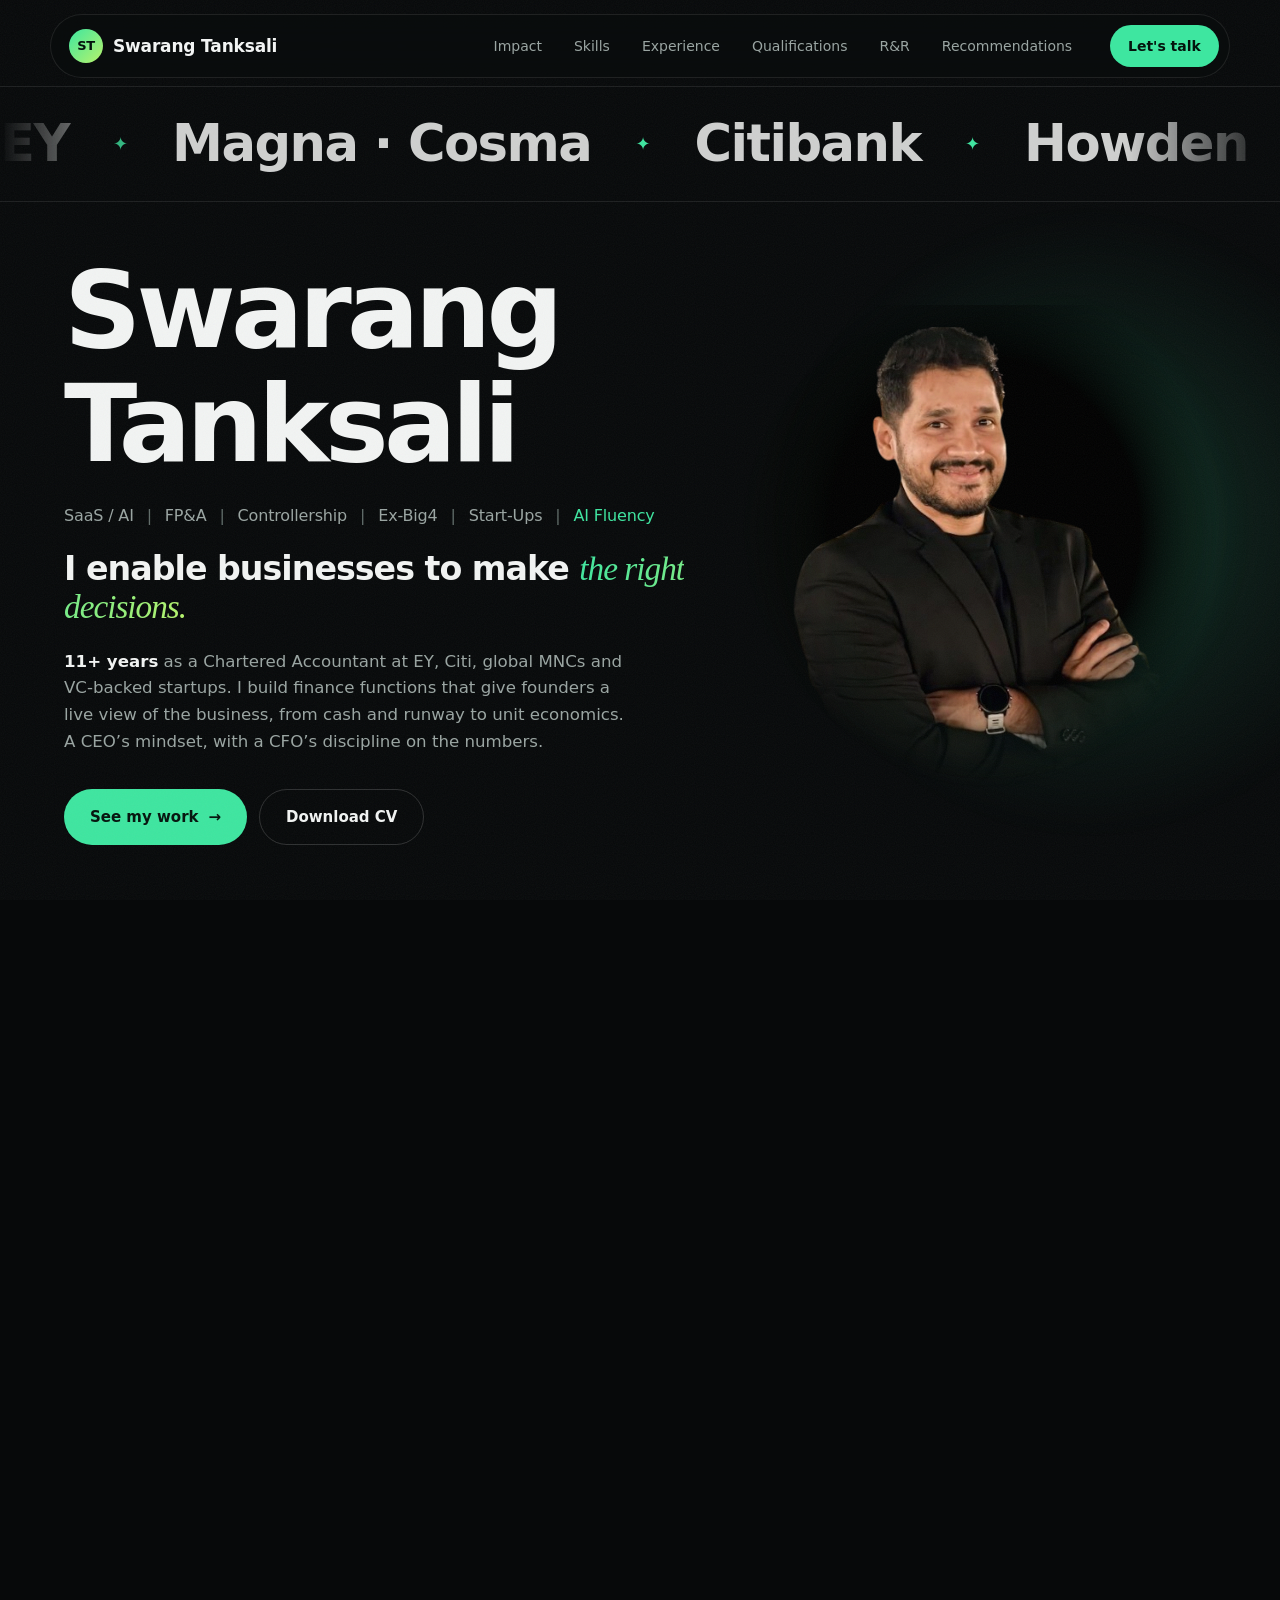
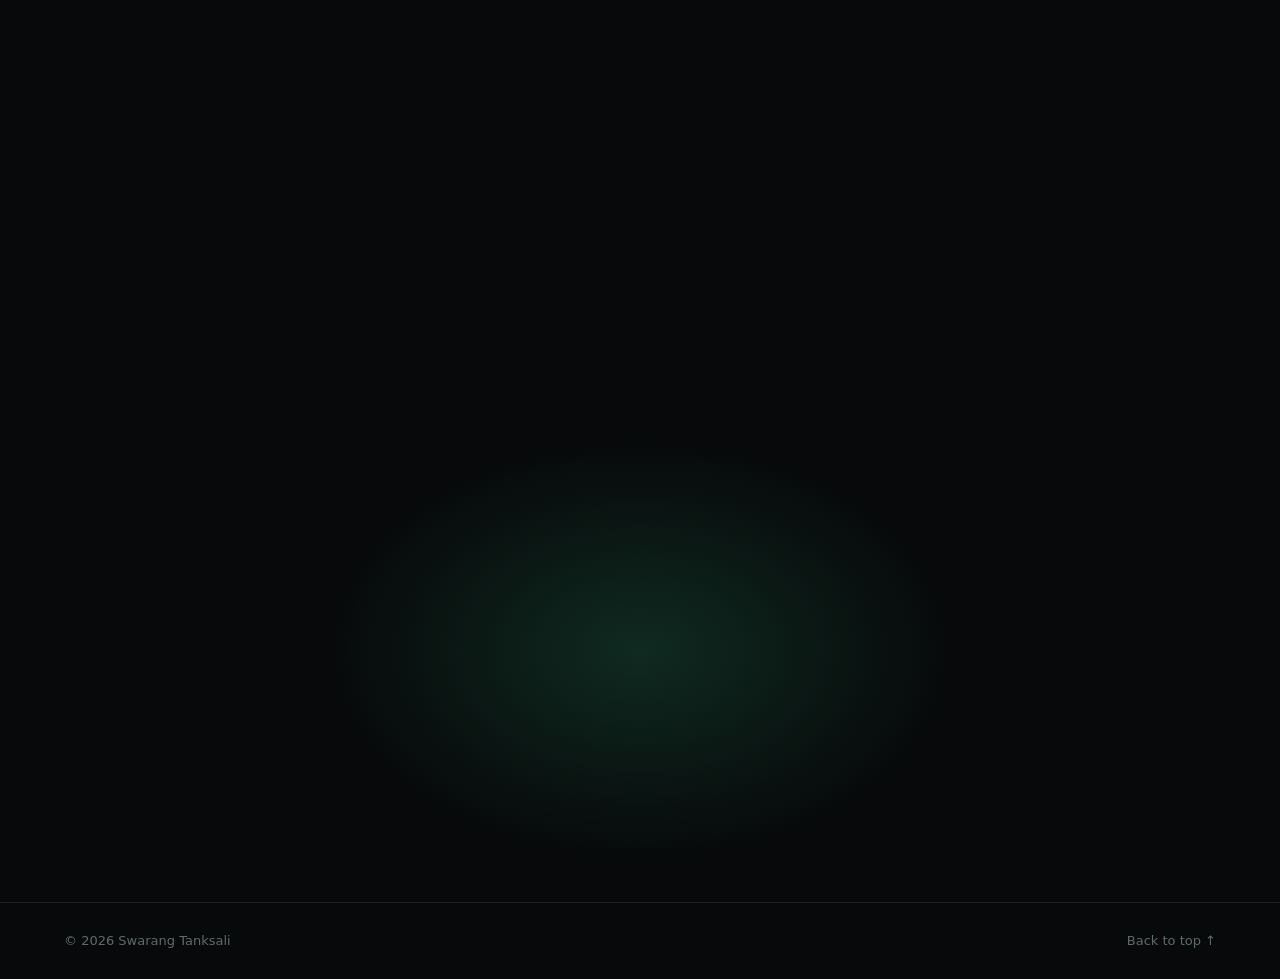
==== index.html @ 33f19e0a "Add personal portfolio site Static HTML/CSS/JS with no build step, no dependencies and a strict CSP." ====
<!doctype html>
<html lang="en">
<head>
  <meta charset="utf-8">
  <meta name="viewport" content="width=device-width, initial-scale=1">
  <meta http-equiv="Content-Security-Policy" content="default-src 'self'; img-src 'self' data:; style-src 'self'; script-src 'self'; font-src 'self'; connect-src 'none'; object-src 'none'; base-uri 'self'; form-action 'none'">
  <meta name="referrer" content="strict-origin-when-cross-origin">
  <title>Swarang Tanksali · Finance Controller, FP&amp;A</title>
  <meta name="description" content="Chartered Accountant with 11+ years across EY, Citi, global MNCs and VC-backed startups. FP&A, controllership and finance teams that run on AI.">
  <meta property="og:title" content="Swarang Tanksali · Finance Controller, FP&amp;A">
  <meta property="og:description" content="I turn numbers into decisions. Chartered Accountant · Ex-EY · FP&amp;A · Controllership · AI_Native.">
  <meta property="og:type" content="website">
  <meta name="theme-color" content="#07090a">
  <link rel="icon" href="assets/favicon.svg" type="image/svg+xml">
  <link rel="stylesheet" href="css/styles.css?v=25">
</head>
<body>
  <div class="cursor" aria-hidden="true"><span class="cursor__dot"></span></div>
  <div class="progress" aria-hidden="true"><span id="progressBar"></span></div>


  <header class="nav" id="nav">
    <a href="#top" class="nav__logo" aria-label="Swarang Tanksali, back to top">
      <span class="mono">ST</span><span class="nav__name">Swarang Tanksali</span>
    </a>
    <nav class="nav__links" aria-label="Primary">
      <a href="#impact">Impact</a>
      <a href="#skills">Skills</a>
      <a href="#experience">Experience</a>
      <a href="#education">Qualifications</a>
      <a href="#rnr">R&amp;R</a>
      <a href="#voices">Recommendations</a>
    </nav>
    <a href="#contact" class="btn btn--small magnetic">Let's talk</a>
    <button class="nav__burger" id="burger" aria-label="Open menu" aria-expanded="false" aria-controls="mobileMenu"><span></span><span></span></button>
  </header>

  <div class="mobile-menu" id="mobileMenu" hidden>
    <a href="#impact">Impact</a>
    <a href="#skills">Skills</a>
    <a href="#experience">Experience</a>
    <a href="#education">Qualifications</a>
    <a href="#rnr">R&amp;R</a>
    <a href="#voices">Recommendations</a>
    <a href="#contact">Contact</a>
  </div>

  <main id="top">
    <!-- MARQUEE -->
    <section class="marquee" aria-label="Where I've worked">
      <div class="marquee__track">
        <div class="marquee__row">
          <span>EY</span><i>✦</i><span>Magna · Cosma</span><i>✦</i><span>Citibank</span><i>✦</i><span>Howden</span><i>✦</i><span>iMocha</span><i>✦</i><span>Snaptrude</span><i>✦</i>
          <span aria-hidden="true">EY</span><i>✦</i><span aria-hidden="true">Magna · Cosma</span><i>✦</i><span aria-hidden="true">Citibank</span><i>✦</i><span aria-hidden="true">Howden</span><i>✦</i><span aria-hidden="true">iMocha</span><i>✦</i><span aria-hidden="true">Snaptrude</span><i>✦</i>
        </div>
      </div>
    </section>

    <!-- HERO -->
    <section class="hero" id="hero">
      <canvas class="hero__canvas" id="heroCanvas" aria-hidden="true"></canvas>
      <div class="hero__glow" aria-hidden="true"></div>

      <div class="hero__content">
        <h1 class="hero__title">
          <span class="line"><span class="word">Swarang</span></span>
          <span class="line"><span class="word">Tanksali</span></span>
        </h1>
        <p class="hero__role reveal">SaaS / AI <i>|</i> FP&amp;A <i>|</i> Controllership <i>|</i> Ex-Big4 <i>|</i> Start-Ups <i>|</i> <span class="tag-ai">AI Fluency</span></p>
        <p class="hero__tagline reveal">I enable businesses to make <em>the right decisions.</em></p>
        <p class="hero__sub reveal">
          <strong>11+ years</strong> as a Chartered Accountant at EY, Citi, global MNCs and VC-backed startups.
          I build finance functions that give founders a live view of the business, from cash and runway to unit economics.
          A CEO’s mindset, with a CFO’s discipline on the numbers.
        </p>
        <div class="hero__ctas reveal">
          <a href="#impact" class="btn magnetic">See my work <span class="arrow">→</span></a>
          <a href="assets/Swarang-Tanksali-CV.pdf" class="btn btn--ghost magnetic" download>Download CV</a>
        </div>
      </div>

      <div class="hero__visual" id="heroVisual">
        <div class="portrait" id="portrait">
          <div class="portrait__ring" aria-hidden="true"></div>
          <img src="assets/swarang.png" alt="Portrait of Swarang Tanksali" width="538" height="576" fetchpriority="high">
        </div>
      </div>
    </section>

    <!-- IMPACT -->
    <section class="section" id="impact">
      <div class="section__head">
        <p class="kicker reveal">Outcomes achieved</p>
        <h2 class="reveal">What I've <em>delivered.</em></h2>
      </div>

      <div class="stats">
        <article class="stat spot reveal">
          <div class="stat__num"><span class="pre">$</span><span class="count" data-to="1" data-decimals="0">0</span><span class="suf">Mn+</span></div>
          <div class="stat__label">Annual tax savings from a legal-entity merger I ideated and delivered</div>
        </article>
        <article class="stat spot reveal">
          <div class="stat__num"><span class="pre">$</span><span class="count" data-to="0.6" data-decimals="1">0</span><span class="suf">Mn+</span></div>
          <div class="stat__label">Costs cut across three companies: vendors, tools and structure</div>
        </article>
        <article class="stat spot reveal">
          <div class="stat__num"><span class="count" data-to="4" data-decimals="0">0</span><span class="suf">×</span></div>
          <div class="stat__label">Revenue growth on a P&amp;L I co-owned, from $4Mn to $15Mn</div>
        </article>
        <article class="stat spot reveal">
          <div class="stat__num"><span class="pre">$</span><span class="count" data-to="50" data-decimals="0">0</span><span class="suf">Mn+</span></div>
          <div class="stat__label">Deals I worked on with sales: pricing, margins and terms</div>
        </article>
        <article class="stat spot reveal">
          <div class="stat__num"><span class="count" data-to="100" data-decimals="0">0</span><span class="suf">+ hrs</span></div>
          <div class="stat__label">Saved every month by streamlining 6+ finance workflows with automation and AI</div>
        </article>
        <article class="stat spot reveal">
          <div class="stat__num"><span class="count" data-to="40" data-decimals="0">0</span><span class="suf"> days</span></div>
          <div class="stat__label">Faster collections: receivable days cut from 110+ to 70</div>
        </article>
      </div>

      <!-- Before / After -->
      <div class="ba reveal" id="ba">
        <div class="ba__head">
          <div>
            <h3>Before and after</h3>
            <p>Flip the switch.</p>
          </div>
          <div class="toggle" role="radiogroup" aria-label="Show before or after">
            <button role="radio" aria-checked="true" data-state="before" class="toggle__opt is-on">Before</button>
            <button role="radio" aria-checked="false" data-state="after" class="toggle__opt">After</button>
            <span class="toggle__pill" aria-hidden="true"></span>
          </div>
        </div>
        <ul class="ba__rows">
          <li class="ba__row" data-before="100" data-after="38" data-lb="None / T+8" data-la="T+3">
            <span class="ba__name">Monthly Business Reviews <small>Howden / iMocha / Snaptrude</small></span><span class="ba__track"><span class="ba__bar"></span></span><span class="ba__val">None / T+8</span>
          </li>
          <li class="ba__row" data-before="100" data-after="22" data-lb="Fragmented, Manual" data-la="Streamlined, Automated">
            <span class="ba__name">Processes &amp; Workflows <small>Snaptrude</small></span><span class="ba__track"><span class="ba__bar"></span></span><span class="ba__val">Fragmented, Manual</span>
          </li>
          <li class="ba__row" data-before="100" data-after="23" data-lb="T+13" data-la="T+3">
            <span class="ba__name">MIS &amp; Month-End Close <small>Snaptrude</small></span><span class="ba__track"><span class="ba__bar"></span></span><span class="ba__val">T+13</span>
          </li>
          <li class="ba__row" data-before="100" data-after="64" data-lb="110+ days" data-la="70 days">
            <span class="ba__name">Receivable Days <small>iMocha</small></span><span class="ba__track"><span class="ba__bar"></span></span><span class="ba__val">110+ days</span>
          </li>
          <li class="ba__row" data-before="27" data-after="100" data-lb="$4Mn" data-la="$15Mn">
            <span class="ba__name">BU Revenue <small>Howden</small></span><span class="ba__track"><span class="ba__bar"></span></span><span class="ba__val">$4Mn</span>
          </li>
          <li class="ba__row" data-before="100" data-after="20" data-lb="~25" data-la="&lt;5">
            <span class="ba__name">SOX Deficiencies <small>Howden</small></span><span class="ba__track"><span class="ba__bar"></span></span><span class="ba__val">~25</span>
          </li>
        </ul>
      </div>
    </section>

    <!-- CORE COMPETENCIES -->
    <section class="section" id="skills">
      <div class="section__head">
        <p class="kicker reveal">Core competencies</p>
        <h2 class="reveal">What I <em>own.</em></h2>
        <p class="lead reveal">The full spectrum, from controllership to strategic FP&amp;A.</p>
      </div>
      <ul class="skills">
        <li class="skill spot reveal"><h3>Controllership</h3><p><span>MIS</span><span>Audits</span><span>Internal Controls</span></p></li>
        <li class="skill spot reveal"><h3>AOP, Forecasts &amp; Financial Modelling</h3><p><span>3-Year Plans</span><span>Rolling Forecasts</span><span>Scenario Analysis</span><span>Variance Analysis</span></p></li>
        <li class="skill spot reveal"><h3>Board &amp; Investor Reporting</h3><p><span>Investor MIS</span><span>SaaS KPI Reporting</span><span>Unit Economics</span></p></li>
        <li class="skill spot reveal"><h3>Commercial &amp; Business Finance</h3><p><span>Pricing</span><span>Deal Margins</span><span>RevOps</span><span>P&amp;L Ownership</span></p></li>
        <li class="skill spot reveal"><h3>Treasury &amp; Working Capital</h3><p><span>13-Week Cash Flow</span><span>Runway Management</span><span>DSO Reduction</span><span>Payment Automation</span><span>Investment Strategies</span></p></li>
        <li class="skill spot reveal"><h3>FinOps &amp; Compliances</h3><p><span>AP</span><span>AR</span><span>Payroll</span><span>Month-End Close</span><span>Compliances (US &amp; India)</span></p></li>
        <li class="skill spot reveal"><h3>Cost Savings &amp; Optimization</h3><p><span>Vendor Renegotiation</span><span>Entity Restructuring</span><span>COGS Optimization (AWS)</span><span>AI Cost Management</span></p></li>
        <li class="skill spot reveal"><h3>AI-Native Process Automation</h3><p><span>Power BI</span><span>Claude in Excel Automations (Power Query)</span></p></li>
        <li class="skill spot reveal"><h3>Due Diligence &amp; Fundraise</h3><p><span>Data Room</span><span>Investor Pipeline</span><span>Deck Preparation</span></p></li>
      </ul>
    </section>

    <!-- WORK EXPERIENCE (timeline) -->
    <section class="section" id="experience">
      <div class="section__head">
        <p class="kicker reveal">Work experience</p>
        <h2 class="reveal">Career at a <em>glance.</em></h2>
      </div>

      <div class="tl reveal" id="tl">
        <div class="tl__scroll" id="tlScroll">
          <div class="tl__chart">
            <div class="tl__grid" id="tlGrid" aria-hidden="true"></div>
            <div class="tl__rail" role="tablist" aria-label="Career timeline">
              <button class="tl__item tl__item--up" role="tab" id="tab-ey" aria-controls="panel-ey" aria-selected="false" tabindex="-1" data-from="2010-08" data-to="2014-12"><span class="tl__seg"></span><span class="tl__label"><b>EY</b><small>Audit · 2010–14</small><em class="tl__scale">$10–100Mn+ clients</em></span></button>
              <button class="tl__item tl__item--down" role="tab" id="tab-magna" aria-controls="panel-magna" aria-selected="false" tabindex="-1" data-from="2015-01" data-to="2017-05"><span class="tl__seg"></span><span class="tl__label"><b>Magna</b><small>Finance Analyst · 2015–16</small><em class="tl__scale">$50Mn · 4 plants</em></span></button>
              <button class="tl__item tl__item--up" role="tab" id="tab-citi" aria-controls="panel-citi" aria-selected="false" tabindex="-1" data-from="2017-06" data-to="2020-02"><span class="tl__seg"></span><span class="tl__label"><b>Citi</b><small>FP&amp;A · 2017–20</small><em class="tl__scale">$750Mn P&amp;L</em></span></button>
              <button class="tl__item tl__item--down" role="tab" id="tab-howden" aria-controls="panel-howden" aria-selected="false" tabindex="-1" data-from="2020-03" data-to="2023-03"><span class="tl__seg"></span><span class="tl__label"><b>Howden</b><small>Controller · 2020–23</small><em class="tl__scale">1→10 · $4→15Mn</em></span></button>
              <button class="tl__item tl__item--up" role="tab" id="tab-imocha" aria-controls="panel-imocha" aria-selected="false" tabindex="-1" data-from="2023-03" data-to="2024-08"><span class="tl__seg"></span><span class="tl__label"><b>iMocha</b><small>Assoc. Director · 2023–24</small><em class="tl__scale">1→10 · sub-$15Mn</em></span></button>
              <button class="tl__item tl__item--down tl__item--now is-on" role="tab" id="tab-snaptrude" aria-controls="panel-snaptrude" aria-selected="true" tabindex="0" data-from="2024-08" data-to="now"><span class="tl__seg"></span><span class="tl__label"><b>Snaptrude</b><small>Controller · now</small><em class="tl__scale">0→1 · sub-$5Mn</em></span></button>
            </div>
            <div class="tl__axis" id="tlAxis" aria-hidden="true"></div>
          </div>
        </div>
        <p class="tl__hint">← Swipe for earlier roles</p>

        <div class="tl__panels">
          <article class="panel" role="tabpanel" id="panel-snaptrude" aria-labelledby="tab-snaptrude">
            <header>
              <h3>Snaptrude</h3>
              <p class="panel__role">Finance Controller</p>
              <p class="panel__meta">Aug 2024 – now · VC-backed SaaS, India &amp; US · reporting to the Founder &amp; CEO</p>
              <p class="panel__scale"><b>Scale</b> Stage 0→1 · sub-$5Mn revenue</p>
            </header>
            <div class="panel__body">
            <ul>
              <li>Help the founder track and monitor every core business KPI: <strong>ARR, CAC, churn, NRR</strong>.</li>
              <li>Support fundraising and investor relations: financial models and the data room.</li>
              <li>Rolled out AI-powered dashboards, including a <strong>runway management app</strong> now used in board meetings.</li>
              <li>Got MIS to <strong>T+3</strong>, freed up <strong>50+ hours a month</strong> and cut <strong>$0.23Mn+</strong> in costs.</li>
            </ul>
              <div class="panel__learn"><b>Top learnings</b><p><span>AI Fluency</span><span>Tech / SaaS Business Models</span><span>Cost Control</span><span>Systems Implementation</span><span>Fundraising Support</span><span>Cash &amp; Runway Management</span><span>Investor Relations &amp; Reporting</span><span>Contract &amp; Legal Reviews</span></p></div>
            </div>
          </article>

          <article class="panel" role="tabpanel" id="panel-imocha" aria-labelledby="tab-imocha" hidden>
            <header>
              <h3>iMocha</h3>
              <p class="panel__role">Associate Director, Finance <em class="badge">Promoted</em></p>
              <p class="panel__meta">Mar 2023 – Aug 2024 · reporting to the Founder &amp; CEO</p>
              <p class="panel__scale"><b>Scale</b> Stage 1→10 · sub-$15Mn revenue</p>
            </header>
            <div class="panel__body">
            <ul>
              <li>Ran monthly founder reviews on a month-end close I brought down to <strong>T+4</strong>.</li>
              <li>Partnered closely with sales on RevOps, commercial finance and forecasting, including our <strong>largest deal at $200K ACV</strong>.</li>
              <li>Owned investor MIS and sat in board meetings, shaping the story behind the numbers.</li>
              <li>Cut receivable days from <strong>110+ to 70</strong> and saved <strong>$0.23Mn+</strong>.</li>
            </ul>
              <div class="panel__learn"><b>Top learnings</b><p><span>SaaS KPIs</span><span>Systems Implementation</span><span>Board Meetings</span><span>Change Management</span><span>Contract &amp; Legal Reviews</span></p></div>
            </div>
          </article>

          <article class="panel" role="tabpanel" id="panel-howden" aria-labelledby="tab-howden" hidden>
            <header>
              <h3>Howden India</h3>
              <p class="panel__role">Finance Controller</p>
              <p class="panel__meta">Mar 2020 – Mar 2023 · reporting to the Regional FD &amp; BU MD</p>
              <p class="panel__scale"><b>Scale</b> Stage 1→10 · revenue 4×, from $4Mn to $15Mn</p>
            </header>
            <div class="panel__body">
            <ul>
              <li>Owned a legal-entity merger end to end, saving <strong>~$1Mn in tax a year</strong>.</li>
              <li>Co-owned the BU P&amp;L while revenue grew <strong>4×, from $4Mn to $15Mn</strong>.</li>
              <li>Worked with sales on commercial finance, sales ops, pricing, deals, margins.</li>
              <li>Rolled out SOX across the BU, taking deficiencies from <strong>~25 to under 5</strong>.</li>
              <li>Grew the finance team from 2 to 4 and built a business case that added <strong>$0.5Mn a year</strong> in revenue.</li>
            </ul>
              <div class="panel__learn"><b>Top learnings</b><p><span>Executive Presence</span><span>Change Management</span><span>Driving Strategic Projects (SOX, Merger)</span><span>Co-Owning the P&amp;L</span><span>Presenting to the Board</span><span>Participating in Global Programs</span></p></div>
            </div>
          </article>

          <article class="panel" role="tabpanel" id="panel-citi" aria-labelledby="tab-citi" hidden>
            <header>
              <h3>Citibank India</h3>
              <p class="panel__role">Manager, FP&amp;A <em class="badge">Promoted</em></p>
              <p class="panel__meta">Jun 2017 – Feb 2020 · reporting to the AVP FP&amp;A, Asia</p>
              <p class="panel__scale"><b>Scale</b> $750Mn Japan markets P&amp;L</p>
            </header>
            <div class="panel__body">
            <ul>
              <li>Set up revenue and P&amp;L FP&amp;A for <strong>Japan markets ($750Mn)</strong>.</li>
              <li>Ran budgets, forecasts and variance analysis for the business.</li>
            </ul>
              <div class="panel__learn"><b>Top learnings</b><p><span>Working with Front-End Business Teams</span><span>Large Data Sets &amp; Complex Systems</span><span>GCC Operations &amp; Structure</span><span>Stakeholder Management</span><span>Excel</span><span>Automations</span></p></div>
            </div>
          </article>

          <article class="panel" role="tabpanel" id="panel-magna" aria-labelledby="tab-magna" hidden>
            <header>
              <h3>Cosma India · Magna Group</h3>
              <p class="panel__role">Finance Analyst</p>
              <p class="panel__meta">Jan 2015 – Dec 2016 · reporting to the CFO</p>
              <p class="panel__scale"><b>Scale</b> $50Mn business, 4 plants</p>
            </header>
            <div class="panel__body">
            <ul>
              <li>Handled consolidation and reporting for <strong>4 plants and the corporate office</strong>.</li>
              <li>Worked closely with the BUs to close the books, build AOPs and forecasts.</li>
              <li>SPOC for India tax and audit compliances.</li>
            </ul>
              <div class="panel__learn"><b>Top learnings</b><p><span>Corporate Finance</span><span>Consolidation</span><span>FP&amp;A</span><span>ERP Setup</span><span>Factory Operations</span><span>Storytelling</span><span>Stakeholder Management</span></p></div>
            </div>
          </article>

          <article class="panel" role="tabpanel" id="panel-ey" aria-labelledby="tab-ey" hidden>
            <header>
              <h3>EY Pune</h3>
              <p class="panel__role">Executive, Assurance</p>
              <p class="panel__meta">Aug 2010 – Dec 2014 · reporting to the Manager, Assurance</p>
              <p class="panel__scale"><b>Scale</b> Audited companies across $10Mn to $100Mn+</p>
            </header>
            <div class="panel__body">
            <ul>
              <li>Led statutory, tax and group audits for clients like Eaton, Behr and BMC.</li>
              <li>Owned entire audits by year three of articleship.</li>
              <li>Mentored juniors and upskilled them to the firm's standards.</li>
            </ul>
              <div class="panel__learn"><b>Top learnings</b><p><span>Internal Controls</span><span>Compliances</span><span>Documentation</span><span>Core Accounting Concepts</span><span>Stakeholder Management</span></p></div>
            </div>
          </article>
        </div>
      </div>
    </section>

    <!-- QUALIFICATIONS -->
    <section class="section" id="education">
      <div class="section__head">
        <p class="kicker reveal">Qualifications</p>
        <h2 class="reveal">Qualifications &amp; <em>certifications.</em></h2>
      </div>
      <ol class="quals">
        <li class="qual spot reveal"><span class="qual__yr">Class X</span><h3>SSC</h3><p>KHS, Pune</p></li>
        <li class="qual spot reveal"><span class="qual__yr">Class XII</span><h3>HSC</h3><p>Symbiosis, Pune</p></li>
        <li class="qual spot reveal"><span class="qual__yr">2012</span><h3>B.Com</h3><p>Brihan Maharashtra College of Commerce (BMCC), Pune</p></li>
        <li class="qual qual--star spot reveal"><span class="qual__yr">2010 – 2014</span><h3>Chartered Accountant</h3><p>The Institute of Chartered Accountants of India (ICAI)</p></li>
        <li class="qual spot reveal"><span class="qual__yr">2024</span><h3>FP&amp;A Certificate</h3><p>FP&amp;A Professional Institute</p></li>
      </ol>
    </section>

    <!-- R&R -->
    <section class="section" id="rnr">
      <div class="section__head">
        <p class="kicker reveal">R&amp;R</p>
        <h2 class="reveal">Rewards &amp; <em>recognition.</em></h2>
      </div>
      <ul class="awards">
        <li class="award spot reveal">
          <svg viewBox="0 0 24 24" aria-hidden="true"><path d="M8 4h8v5a4 4 0 0 1-8 0V4z"/><path d="M8 6H5a3 3 0 0 0 3 4M16 6h3a3 3 0 0 1-3 4M12 13v4M8.5 20h7M10 17h4"/></svg>
          <h3>Extra Miler Award</h3>
          <p>Citi · for automating FP&amp;A processes</p>
        </li>
        <li class="award spot reveal">
          <svg viewBox="0 0 24 24" aria-hidden="true"><circle cx="12" cy="14" r="5.5"/><path d="M9 3l3 5 3-5M12 11.5l.9 1.8 2 .3-1.45 1.4.35 2-1.8-.95-1.8.95.35-2-1.45-1.4 2-.3z"/></svg>
          <h3>Silver Award</h3>
          <p>Citi · for process automation</p>
        </li>
        <li class="award spot reveal">
          <svg viewBox="0 0 24 24" aria-hidden="true"><path d="M12 3l2.6 5.3 5.9.9-4.25 4.1 1 5.8L12 16.4l-5.25 2.7 1-5.8L3.5 9.2l5.9-.9z"/></svg>
          <h3>Top-rated performer</h3>
          <p>Citi &amp; EY</p>
        </li>
        <li class="award spot reveal">
          <svg viewBox="0 0 24 24" aria-hidden="true"><path d="M12 19V5M6 11l6-6 6 6"/></svg>
          <h3>Promoted to Manager, FP&amp;A</h3>
          <p>Citi</p>
        </li>
        <li class="award spot reveal">
          <svg viewBox="0 0 24 24" aria-hidden="true"><path d="M12 19V5M6 11l6-6 6 6"/></svg>
          <h3>Promoted to Associate Director</h3>
          <p>iMocha · Finance</p>
        </li>
        <li class="award spot reveal">
          <svg viewBox="0 0 24 24" aria-hidden="true"><circle cx="9" cy="8" r="3"/><circle cx="17" cy="9.5" r="2.4"/><path d="M3.5 19c0-3.2 2.4-5.5 5.5-5.5s5.5 2.3 5.5 5.5M15 14.2c.7-.4 1.4-.6 2-.6 2.2 0 3.7 1.6 3.7 4.4"/></svg>
          <h3>Team appreciation</h3>
          <p>Howden · for setting up the Repair Workshop</p>
        </li>
      </ul>
    </section>

    <!-- RECOMMENDATIONS -->
    <section class="section" id="voices">
      <div class="section__head">
        <p class="kicker reveal">Recommendations</p>
        <h2 class="reveal">What people <em>say.</em></h2>
        <p class="lead reveal">From founders, managers and colleagues. Every one is on my LinkedIn, so you can <a class="link" href="https://www.linkedin.com/in/swarangtanksali/details/recommendations/" target="_blank" rel="noopener noreferrer">check them there ↗</a></p>
      </div>

      <div class="voices reveal" id="voicesCarousel">
        <div class="voices__track" id="voicesTrack"></div>
        <div class="voices__nav">
          <button class="icon-btn magnetic" id="voicePrev" aria-label="Previous recommendation">←</button>
          <div class="voices__dots" id="voiceDots"></div>
          <button class="icon-btn magnetic" id="voiceNext" aria-label="Next recommendation">→</button>
        </div>
      </div>
    </section>

    <!-- INTERESTS -->
    <section class="section" id="interests">
      <div class="section__head">
        <p class="kicker reveal">Off the clock</p>
        <h2 class="reveal">When I'm not in <em>spreadsheets.</em></h2>
      </div>
      <ul class="hobbies">
        <li class="hobby spot reveal">
          <svg viewBox="0 0 24 24" aria-hidden="true"><path d="M12 3v3M12 18v3M3 12h3M18 12h3M5.6 5.6l2.1 2.1M16.3 16.3l2.1 2.1M5.6 18.4l2.1-2.1M16.3 7.7l2.1-2.1"/><circle cx="12" cy="12" r="3.2"/></svg>
          <span>AI &amp; SaaS <small>Read, follow, build</small></span>
        </li>
        <li class="hobby spot reveal">
          <svg viewBox="0 0 24 24" aria-hidden="true"><path d="M12 3c3 2 5 5.5 5 9.5L15 15H9l-2-2.5C7 8.5 9 5 12 3z"/><circle cx="12" cy="9.5" r="1.6"/><path d="M9 15l-2 4 3.5-1.5M15 15l2 4-3.5-1.5"/></svg>
          <span>Startups <small>Write, follow, understand businesses &amp; markets</small></span>
        </li>
        <li class="hobby spot reveal">
          <svg viewBox="0 0 24 24" aria-hidden="true"><path d="M4 19.5V5.5A2.5 2.5 0 0 1 6.5 3H20v14H6.5A2.5 2.5 0 0 0 4 19.5zM4 19.5A2.5 2.5 0 0 0 6.5 22H20v-5"/></svg>
          <span>Reading <small>Non-fiction, business, productivity, biographies</small></span>
        </li>
        <li class="hobby spot reveal">
          <svg viewBox="0 0 24 24" aria-hidden="true"><circle cx="12" cy="12" r="8.5"/><path d="M12 7.5l4 2.9-1.5 4.7h-5L8 10.4z"/></svg>
          <span>Sports <small>Watch &amp; play: F1, cricket, football, tennis</small></span>
        </li>
        <li class="hobby spot reveal">
          <svg viewBox="0 0 24 24" aria-hidden="true"><circle cx="14" cy="4.5" r="1.8"/><path d="M8 21l3-6 3 2v5M11 15l1-5 4 3h3M12 10l-3-1-3 3"/></svg>
          <span>Fitness <small>Running (half marathoner), gym</small></span>
        </li>
        <li class="hobby spot reveal">
          <svg viewBox="0 0 24 24" aria-hidden="true"><rect x="3.5" y="6" width="10" height="14" rx="1.8"/><path d="M8 3.5h10.7A1.8 1.8 0 0 1 20.5 5.3v11.4"/><path d="M8.5 10.2c-1.4 1.5-2.3 2.4-2.3 3.4a1.2 1.2 0 0 0 2.3.6 1.2 1.2 0 0 0 2.3-.6c0-1-.9-1.9-2.3-3.4zM8.5 14.6V16"/></svg>
          <span>Poker</span>
        </li>
      </ul>
    </section>

    <!-- CONTACT -->
    <section class="contact" id="contact">
      <div class="contact__glow" aria-hidden="true"></div>
      <p class="kicker reveal">Contact</p>
      <h2 class="contact__title reveal">Let's <em>connect.</em></h2>
      <p class="lead reveal">I'm always open to a good conversation and to meeting new people. Drop me an email or say hi on LinkedIn.</p>
      <div class="contact__ctas reveal">
        <button class="btn btn--big magnetic" id="copyEmail" data-email="swarang.tanksali@gmail.com">
          <span class="copy-label">swarang.tanksali@gmail.com</span><span class="copy-hint">Click to copy</span>
        </button>
        <a class="btn btn--ghost btn--big magnetic" href="https://www.linkedin.com/in/swarangtanksali" target="_blank" rel="noopener noreferrer">LinkedIn ↗</a>
      </div>
    </section>
  </main>

  <footer class="footer">
    <span>© <span id="year">2026</span> Swarang Tanksali</span>
    <a href="#top">Back to top ↑</a>
  </footer>

  <div class="toast" id="toast" role="status" aria-live="polite"></div>

  <script src="js/main.js?v=19" defer></script>
</body>
</html>
---- css/styles.css ----
/* ============ Tokens ============ */
:root {
  --bg: #07090a;
  --bg-2: #0d1112;
  --card: rgba(255, 255, 255, 0.035);
  --card-2: rgba(255, 255, 255, 0.06);
  --line: rgba(255, 255, 255, 0.09);
  --line-2: rgba(255, 255, 255, 0.16);
  --text: #f2f4f3;
  --muted: #9aa5a2;
  --dim: #5f6b68;
  --accent: #3ee6a0;
  --accent-2: #b8f36b;
  --accent-ink: #04140d;
  --warm: #f2c46d;
  --radius: 22px;
  --sans: "Inter", "Segoe UI Variable Display", "Segoe UI", system-ui, -apple-system, "Helvetica Neue", Arial, sans-serif;
  --serif: "Iowan Old Style", "Palatino Linotype", Palatino, "Book Antiqua", Georgia, serif;
  --mono: "JetBrains Mono", "Cascadia Code", Consolas, "SFMono-Regular", Menlo, monospace;
  --ease: cubic-bezier(0.22, 1, 0.36, 1);
  --pad: clamp(20px, 5vw, 72px);
  color-scheme: dark;
}

*, *::before, *::after { box-sizing: border-box; }
html { scroll-behavior: smooth; scroll-padding-top: 96px; -webkit-text-size-adjust: 100%; overflow-x: clip; }
body {
  margin: 0;
  background: var(--bg);
  color: var(--text);
  font-family: var(--sans);
  font-size: 17px;
  line-height: 1.6;
  -webkit-font-smoothing: antialiased;
  overflow-x: clip;
}
img { max-width: 100%; display: block; }
a { color: inherit; text-decoration: none; }
button { font: inherit; color: inherit; background: none; border: 0; cursor: pointer; }
em { font-family: var(--serif); font-style: italic; font-weight: 400; color: var(--accent); }
strong { color: var(--text); font-weight: 600; }
::selection { background: var(--accent); color: var(--accent-ink); }
:focus-visible { outline: 2px solid var(--accent); outline-offset: 3px; border-radius: 6px; }

/* subtle film grain */
body::after {
  content: ""; position: fixed; inset: 0; pointer-events: none; z-index: 90; opacity: 0.05;
  background-image: url("data:image/svg+xml,%3Csvg xmlns='http://www.w3.org/2000/svg' width='160' height='160'%3E%3Cfilter id='n'%3E%3CfeTurbulence type='fractalNoise' baseFrequency='.9' numOctaves='2' stitchTiles='stitch'/%3E%3C/filter%3E%3Crect width='100%25' height='100%25' filter='url(%23n)'/%3E%3C/svg%3E");
}

/* ============ Cursor ============ */
.cursor { position: fixed; inset: 0; pointer-events: none; z-index: 150; display: none; }
.cursor__dot {
  position: fixed; top: 0; left: 0; width: 10px; height: 10px; margin: -5px 0 0 -5px; border-radius: 50%;
  background: var(--accent); box-shadow: 0 0 14px rgba(62, 230, 160, 0.8); will-change: transform;
}
.cursor__dot::after { content: ""; position: absolute; inset: 0; border-radius: 50%; background: inherit; transition: transform 0.3s var(--ease), opacity 0.3s; }
.cursor.is-off .cursor__dot { opacity: 0; }
.cursor__dot { transition: opacity 0.25s ease; }
.cursor.is-hover .cursor__dot::after { transform: scale(2.6); opacity: 0.35; }
@media (pointer: fine) {
  .has-cursor .cursor { display: block; }
}

/* ============ Progress ============ */
.progress { position: fixed; top: 0; left: 0; right: 0; height: 2px; z-index: 120; }
.progress span { display: block; height: 100%; width: 100%; transform-origin: 0 50%; transform: scaleX(0); background: linear-gradient(90deg, var(--accent), var(--accent-2)); }

/* ============ Nav ============ */
.nav {
  position: fixed; top: 14px; left: 50%; transform: translateX(-50%); z-index: 100;
  width: min(1180px, calc(100% - 24px));
  display: flex; align-items: center; gap: 24px;
  padding: 10px 10px 10px 18px; border-radius: 999px;
  background: rgba(10, 13, 14, 0.55); border: 1px solid var(--line);
  backdrop-filter: blur(16px) saturate(140%); -webkit-backdrop-filter: blur(16px) saturate(140%);
  transition: transform 0.5s var(--ease), background 0.3s;
}
.nav.is-hidden { transform: translate(-50%, -190%); }
.nav__logo { display: flex; align-items: center; gap: 10px; font-weight: 600; letter-spacing: -0.01em; }
.mono {
  display: grid; place-items: center; width: 34px; height: 34px; border-radius: 50%;
  background: linear-gradient(135deg, var(--accent), var(--accent-2)); color: var(--accent-ink);
  font-size: 13px; font-weight: 800; letter-spacing: -0.02em;
}
.nav__links { display: flex; gap: 4px; margin-left: auto; }
.nav__links a { padding: 8px 14px; border-radius: 999px; font-size: 14px; color: var(--muted); transition: color 0.2s, background 0.2s; }
.nav__links a:hover, .nav__links a.is-active { color: var(--text); background: var(--card-2); }
.nav__burger { display: none; width: 42px; height: 42px; border-radius: 50%; background: var(--card-2); position: relative; }
.nav__burger span { position: absolute; left: 12px; right: 12px; height: 1.5px; background: var(--text); transition: transform 0.3s var(--ease); }
.nav__burger span:first-child { top: 17px; }
.nav__burger span:last-child { top: 24px; }
.nav__burger[aria-expanded="true"] span:first-child { transform: translateY(3.5px) rotate(45deg); }
.nav__burger[aria-expanded="true"] span:last-child { transform: translateY(-3.5px) rotate(-45deg); }

.mobile-menu {
  position: fixed; inset: 0; z-index: 95; background: rgba(7, 9, 10, 0.96);
  display: flex; flex-direction: column; justify-content: center; gap: 8px; padding: 0 28px;
  backdrop-filter: blur(12px);
}
.mobile-menu[hidden] { display: none; }
.mobile-menu a { font-size: 40px; font-weight: 700; letter-spacing: -0.03em; padding: 6px 0; border-bottom: 1px solid var(--line); }

/* ============ Buttons ============ */
.btn {
  position: relative; display: inline-flex; align-items: center; gap: 10px;
  padding: 15px 26px; border-radius: 999px; font-weight: 600; font-size: 15px;
  background: var(--accent); color: var(--accent-ink);
  transition: transform 0.35s var(--ease), box-shadow 0.35s, background 0.3s;
  box-shadow: 0 0 0 0 rgba(62, 230, 160, 0);
  will-change: transform;
}
.btn:hover { box-shadow: 0 10px 40px -10px rgba(62, 230, 160, 0.7); }
.btn .arrow { transition: transform 0.3s var(--ease); }
.btn:hover .arrow { transform: translateX(4px); }
.btn--ghost { background: transparent; color: var(--text); border: 1px solid var(--line-2); }
.btn--ghost:hover { background: var(--card-2); box-shadow: none; }
.btn--small { padding: 10px 18px; font-size: 14px; }
.btn--big { padding: 20px 32px; font-size: 17px; }

/* ============ Hero ============ */
.hero {
  position: relative; min-height: calc(100svh - 170px); overflow-x: clip;
  display: grid; grid-template-columns: 1.15fr 0.85fr; align-items: center; gap: 40px;
  padding: 48px var(--pad) 80px; max-width: 1400px; margin: 0 auto;
}
.hero__canvas { position: absolute; inset: 0; width: 100%; height: 100%; z-index: -1; }
.hero__glow {
  position: absolute; z-index: -2; width: 70vw; height: 70vw; right: -20vw; top: -10vw; pointer-events: none;
  background: radial-gradient(closest-side, rgba(62, 230, 160, 0.16), rgba(62, 230, 160, 0) 70%);
  filter: blur(10px);
}

.hero__title {
  margin: 0; font-size: clamp(56px, 8.4vw, 124px); line-height: 0.92; line-height: 0.98; letter-spacing: -0.045em; font-weight: 700;
}
.hero__title .line { display: block; overflow: hidden; padding-bottom: 0.08em; }
.hero__title .word { display: inline-block; transform: translateY(110%); transition: transform 0.6s var(--ease); }
.is-ready .hero__title .word { transform: none; }
.is-ready .hero__title .line:nth-child(2) .word { transition-delay: 0.08s; }
.hero__title em {
  padding-right: 0.08em;
  background: linear-gradient(100deg, var(--accent), var(--accent-2));
  -webkit-background-clip: text; background-clip: text; color: transparent;
}

.hero__role { margin: 18px 0 0; font-size: clamp(15px, 1.25vw, 18px); font-weight: 500; letter-spacing: -0.01em; color: var(--muted); white-space: nowrap; }
.hero__role i { font-style: normal; color: var(--dim); margin: 0 8px; }
.hero__role .tag-ai { color: var(--accent); }
.hero__where { display: flex; align-items: center; flex-wrap: wrap; margin: 8px 0 0; font-size: 14px; color: var(--muted); }
.hero__where .dot { width: 7px; height: 7px; margin-right: 8px; border-radius: 50%; background: var(--accent); box-shadow: 0 0 0 4px rgba(62, 230, 160, 0.16); }
.hero__where a { color: var(--accent); }
.hero__where a:hover { text-decoration: underline; text-underline-offset: 3px; }
.hero__tagline { margin: 22px 0 0; font-size: clamp(24px, 2.6vw, 38px); font-weight: 600; letter-spacing: -0.03em; line-height: 1.15; }
.hero__tagline em { background: linear-gradient(100deg, var(--accent), var(--accent-2)); -webkit-background-clip: text; background-clip: text; color: transparent; padding-right: 0.06em; }
.hero__sub { max-width: 560px; margin: 22px 0 34px; color: var(--muted); font-size: clamp(16px, 1.3vw, 19px); }
.hero__ctas { display: flex; flex-wrap: wrap; gap: 12px; }
.hero__tags { display: flex; flex-wrap: wrap; gap: 8px 18px; list-style: none; padding: 0; margin: 40px 0 0; font-family: var(--mono); font-size: 12px; color: var(--dim); text-transform: uppercase; letter-spacing: 0.12em; }
.hero__tags li::before { content: "/ "; color: var(--accent); }
.hero__tags .tag-ai { color: var(--accent); }

.hero__visual { position: relative; perspective: 1200px; }
.portrait { position: relative; width: min(460px, 100%); margin-left: auto; transform-style: preserve-3d; transition: transform 0.6s var(--ease); }
.portrait img {
  position: relative; z-index: 1; width: 100%; height: auto;
  -webkit-mask-image: radial-gradient(ellipse 50% 52% at 50% 46%, #000 66%, transparent 100%);
  mask-image: radial-gradient(ellipse 50% 52% at 50% 46%, #000 66%, transparent 100%);
  filter: contrast(1.04);
}
.portrait__ring {
  position: absolute; z-index: 0; left: 8%; right: 8%; top: 4%; aspect-ratio: 1; border-radius: 50%;
  background: conic-gradient(from 0deg, rgba(62, 230, 160, 0.0), rgba(62, 230, 160, 0.55), rgba(184, 243, 107, 0.15), rgba(62, 230, 160, 0.0));
  filter: blur(40px); opacity: 0.4; animation: spin 14s linear infinite;
}
@keyframes spin { to { transform: rotate(360deg); } }
.chip {
  position: absolute; z-index: 2; display: flex; flex-direction: column; gap: 2px;
  padding: 12px 16px; border-radius: 16px; min-width: 120px;
  background: rgba(16, 20, 21, 0.7); border: 1px solid var(--line-2);
  backdrop-filter: blur(12px); -webkit-backdrop-filter: blur(12px);
  box-shadow: 0 20px 50px -20px rgba(0, 0, 0, 0.8);
  transition: transform 0.4s var(--ease);
  animation: float 6s ease-in-out infinite;
}
.chip__k { font-family: var(--mono); font-size: 10.5px; letter-spacing: 0.14em; text-transform: uppercase; color: var(--muted); }
.chip__v { font-size: 22px; font-weight: 700; letter-spacing: -0.02em; color: var(--accent); }
.chip--a { top: 16%; left: -8%; }
.chip--b { top: 48%; right: -6%; animation-delay: -2s; }
.chip--c { bottom: 14%; left: -2%; animation-delay: -4s; }
.chip--c .chip__v { color: var(--warm); }
.chip--d { top: 2%; right: 4%; animation-delay: -3s; }
@keyframes float { 50% { translate: 0 -10px; } }


/* ============ Marquee ============ */
.marquee { border-block: 1px solid var(--line); padding: 16px 0; overflow: hidden; position: relative; margin-top: 86px; }
.marquee__track {
  -webkit-mask-image: linear-gradient(90deg, transparent, #000 12%, #000 88%, transparent);
  mask-image: linear-gradient(90deg, transparent, #000 12%, #000 88%, transparent);
}
.marquee__row { display: flex; align-items: center; gap: 44px; width: max-content; animation: marquee 32s linear infinite; }
.marquee:hover .marquee__row { animation-play-state: paused; }
.marquee__row span { font-size: clamp(28px, 4vw, 52px); font-weight: 700; letter-spacing: -0.03em; color: var(--text); opacity: 0.85; white-space: nowrap; transition: color 0.3s, opacity 0.3s; }
.marquee__row span:hover { color: var(--accent); opacity: 1; }
.marquee__row i { font-style: normal; color: var(--accent); font-size: 18px; }
@keyframes marquee { to { transform: translateX(-50%); } }

/* ============ Sections ============ */
.section { max-width: 1240px; margin: 0 auto; padding: clamp(72px, 9vw, 120px) var(--pad) 0; }
.section__head { max-width: none; margin-bottom: clamp(30px, 4vw, 48px); }
.kicker { font-family: var(--mono); font-size: 12px; letter-spacing: 0.22em; text-transform: uppercase; color: var(--accent); margin: 0 0 18px; }
h2 { text-wrap: balance; font-size: clamp(36px, 5vw, 68px); line-height: 1.0; letter-spacing: -0.045em; font-weight: 700; margin: 0 0 22px; }
h3 { letter-spacing: -0.02em; }
.lead { color: var(--muted); font-size: clamp(16px, 1.35vw, 19px); max-width: 620px; margin: 0; }

/* reveal */
.reveal { opacity: 0; transform: translateY(28px); transition: opacity 0.9s var(--ease), transform 0.9s var(--ease); }
.reveal.is-in { opacity: 1; transform: none; }

/* spotlight hover */
.spot { position: relative; isolation: isolate; }
.spot::before {
  content: ""; position: absolute; inset: 0; border-radius: inherit; z-index: -1; opacity: 0; transition: opacity 0.4s;
  background: radial-gradient(420px circle at var(--mx, 50%) var(--my, 50%), rgba(62, 230, 160, 0.13), transparent 60%);
}
.spot::after {
  content: ""; position: absolute; inset: 0; border-radius: inherit; padding: 1px; pointer-events: none; opacity: 0; transition: opacity 0.4s;
  background: radial-gradient(300px circle at var(--mx, 50%) var(--my, 50%), rgba(62, 230, 160, 0.7), transparent 60%);
  -webkit-mask: linear-gradient(#000 0 0) content-box, linear-gradient(#000 0 0); -webkit-mask-composite: xor;
  mask: linear-gradient(#000 0 0) content-box exclude, linear-gradient(#000 0 0);
}
.spot:hover::before, .spot:hover::after { opacity: 1; }

/* ============ Stats ============ */
.stats { display: grid; grid-template-columns: repeat(3, 1fr); gap: 14px; }
.stat {
  padding: 26px 24px; border-radius: var(--radius); background: var(--card); border: 1px solid var(--line);
  display: flex; flex-direction: column;
  transition: transform 0.5s var(--ease), border-color 0.3s;
}
.stat:hover { transform: translateY(-4px); }
.stat:nth-child(2) { transition-delay: 0.06s; }
.stat:nth-child(3) { transition-delay: 0.12s; }
.stat:nth-child(4) { transition-delay: 0.18s; }
.stat:nth-child(5) { transition-delay: 0.24s; }
.stat:nth-child(6) { transition-delay: 0.3s; }
.stat__num { font-size: clamp(44px, 4.6vw, 62px); font-weight: 700; letter-spacing: -0.05em; line-height: 1; font-variant-numeric: tabular-nums; }
.stat__num .pre, .stat__num .suf { color: var(--accent); }
.stat__num .suf { font-size: 0.5em; letter-spacing: -0.02em; margin-left: 2px; }
.stat__num .pre { font-size: 0.6em; vertical-align: 0.38em; margin-right: 2px; }
.stat__label { color: var(--muted); font-size: 14.5px; margin-top: 14px; flex: 1; }

/* ============ Before / After ============ */
.ba { margin-top: 14px; padding: clamp(24px, 4vw, 44px); border-radius: var(--radius); border: 1px solid var(--line); background: linear-gradient(180deg, var(--card-2), var(--card)); }
.ba__head { display: flex; align-items: flex-end; justify-content: space-between; gap: 20px; flex-wrap: wrap; margin-bottom: 30px; }
.ba__head h3 { font-size: clamp(24px, 2.6vw, 34px); margin: 0 0 4px; }
.ba__head p { margin: 0; color: var(--muted); font-size: 15px; }
.toggle { position: relative; display: inline-flex; padding: 4px; border-radius: 999px; background: rgba(0, 0, 0, 0.4); border: 1px solid var(--line); }
.toggle__opt { position: relative; z-index: 1; padding: 10px 22px; border-radius: 999px; font-size: 14px; font-weight: 600; color: var(--muted); transition: color 0.3s; }
.toggle__opt.is-on { color: var(--accent-ink); }
.toggle__pill { position: absolute; top: 4px; bottom: 4px; left: 4px; width: calc(50% - 4px); border-radius: 999px; background: var(--warm); transition: transform 0.5s var(--ease), background 0.4s; }
.ba.is-after .toggle__pill { transform: translateX(100%); background: var(--accent); }
.ba__rows { list-style: none; padding: 0; margin: 0; display: grid; gap: 18px; }
.ba__row { display: grid; grid-template-columns: 200px 1fr 150px; align-items: center; gap: 18px; }
.ba__name { font-size: 15px; color: var(--muted); }
.ba__name small { display: block; font-family: var(--mono); font-size: 10.5px; letter-spacing: 0.12em; text-transform: uppercase; color: var(--dim); }
.ba__track { height: 12px; border-radius: 999px; background: rgba(255, 255, 255, 0.05); overflow: hidden; }
.ba__bar { display: block; height: 100%; width: 100%; border-radius: inherit; transform-origin: 0 50%; transform: scaleX(var(--w, 0)); background: linear-gradient(90deg, #b0793a, var(--warm)); transition: transform 1s var(--ease), background 0.6s; }
.ba.is-after .ba__bar { background: linear-gradient(90deg, #1d9c6b, var(--accent)); }
.ba__val { font-family: var(--mono); font-size: 15px; font-weight: 600; text-align: right; color: var(--warm); transition: color 0.4s; }
.ba.is-after .ba__val { color: var(--accent); }

/* ============ Core competencies ============ */
.skills { list-style: none; margin: 0; padding: 0; display: grid; grid-template-columns: repeat(3, 1fr); gap: 14px; }
.skill { padding: 24px 24px 22px; border-radius: var(--radius); border: 1px solid var(--line); background: var(--card); }
.skill h3 { margin: 0 0 14px; font-size: 19px; line-height: 1.25; }
.skill h3::before { content: ""; display: inline-block; width: 8px; height: 8px; margin-right: 10px; border-radius: 2px; background: var(--accent); vertical-align: 2px; }
.skill p { margin: 0; display: flex; flex-wrap: wrap; gap: 6px; }
.skill span { font-family: var(--mono); font-size: 11.5px; letter-spacing: 0.04em; padding: 4px 10px; border-radius: 999px; color: var(--muted); background: var(--card); border: 1px solid var(--line); }

/* ============ Career timeline ============ */
.tl { border-radius: var(--radius); border: 1px solid var(--line); background: linear-gradient(180deg, var(--card-2), var(--card)); padding: clamp(18px, 3vw, 36px); }
.tl__scroll { overflow-x: auto; scrollbar-width: none; margin: 0 -6px; padding: 0 6px; }
.tl__scroll::-webkit-scrollbar { display: none; }
.tl__chart { position: relative; min-width: 720px; padding: 0 10px; }
.tl__grid { position: absolute; left: 10px; right: 10px; }
.tl__grid { top: 0; bottom: 26px; pointer-events: none; }
.tl__grid i { position: absolute; top: 0; bottom: 0; width: 1px; background: var(--line); }
.tl__rail { position: relative; height: 230px; }
.tl__axis { position: relative; height: 18px; margin-top: 8px; }
.tl__axis span { position: absolute; top: 0; transform: translateX(-50%); font-family: var(--mono); font-size: 11px; letter-spacing: 0.04em; color: var(--dim); }
.tl__item { position: absolute; top: 95px; height: 40px; padding: 0; border-radius: 8px; }
.tl__seg {
  position: absolute; inset: 0 1px; border-radius: 8px; background: var(--c, var(--accent)); opacity: 0.55;
  transition: opacity 0.3s, box-shadow 0.3s, transform 0.35s var(--ease);
}
.tl__item--now .tl__seg { background: linear-gradient(90deg, var(--c), var(--c) 75%, rgba(62, 230, 160, 0.35)); }
.tl__label {
  position: absolute; left: 50%; transform: translateX(-50%); display: flex; flex-direction: column; align-items: center; gap: 1px;
  white-space: nowrap; text-align: center; pointer-events: none;
}
.tl__label::after { content: ""; position: absolute; left: 50%; width: 1px; height: 22px; background: var(--line-2); transition: background 0.3s; }
.tl__item--up .tl__label { bottom: calc(100% + 26px); }
.tl__item--up .tl__label::after { top: 100%; margin-top: 4px; }
.tl__item--down .tl__label { top: calc(100% + 26px); }
.tl__item--down .tl__label::after { bottom: 100%; margin-bottom: 4px; }
.tl__item--now .tl__label { left: auto; right: 0; transform: none; align-items: flex-end; text-align: right; }
.tl__item--now .tl__label::after { left: auto; right: 24px; }
.tl__label b { font-size: clamp(16px, 1.6vw, 20px); font-weight: 650; letter-spacing: -0.02em; color: var(--muted); transition: color 0.3s; }
.tl__label small { font-family: var(--mono); font-size: 10.5px; letter-spacing: 0.04em; color: var(--dim); transition: color 0.3s; }
.tl__scale { font-family: var(--mono); font-style: normal; font-size: 10.5px; letter-spacing: 0.02em; margin-top: 2px; color: var(--c); opacity: 0.85; }
.tl__item:hover .tl__seg, .tl__item:focus-visible .tl__seg { opacity: 0.75; }
.tl__item:hover .tl__label b { color: var(--text); }
.tl__item.is-on .tl__seg { opacity: 1; transform: scaleY(1.18); box-shadow: 0 0 0 4px rgba(255, 255, 255, 0.06), 0 10px 30px -8px var(--c); }
.tl__item.is-on .tl__label b { color: var(--text); }
.tl__item.is-on .tl__label small { color: var(--c); }
.tl__item.is-on .tl__label::after { background: var(--c); }
.tl__hint { display: none; }
.tl__panels { margin-top: 22px; padding-top: 26px; border-top: 1px solid var(--line); min-height: 230px; }
.panel { display: grid; grid-template-columns: minmax(220px, 0.8fr) 1.6fr; gap: 14px clamp(24px, 4vw, 56px); animation: panelIn 0.5s var(--ease); }
.panel[hidden] { display: none; }
@keyframes panelIn { from { opacity: 0; transform: translateY(10px); } to { opacity: 1; transform: none; } }
.panel__chap { margin: 0 0 10px; font-family: var(--mono); font-size: 11.5px; letter-spacing: 0.14em; text-transform: uppercase; color: var(--accent); }
.panel h3 { font-size: clamp(26px, 2.8vw, 36px); margin: 0; line-height: 1.1; }
.panel__scale { margin: 12px 0 0; display: inline-block; padding: 6px 12px; border-radius: 10px; font-size: 13px; color: var(--text); background: rgba(62, 230, 160, 0.09); border: 1px solid rgba(62, 230, 160, 0.2); }
.panel__scale b { font-family: var(--mono); font-size: 10.5px; font-weight: 600; letter-spacing: 0.14em; text-transform: uppercase; color: var(--accent); margin-right: 6px; }
.panel__role { margin: 8px 0 0; font-weight: 500; }
.panel__meta { margin: 4px 0 0; font-size: 14px; color: var(--muted); }
.panel__body { display: grid; gap: 22px; align-content: start; }
.panel__learn { padding-top: 18px; border-top: 1px solid var(--line); }
.panel__learn b { display: block; margin-bottom: 10px; font-family: var(--mono); font-size: 10.5px; font-weight: 600; letter-spacing: 0.14em; text-transform: uppercase; color: var(--dim); }
.panel__learn p { margin: 0; display: flex; flex-wrap: wrap; gap: 6px; }
.panel__learn span { padding: 4px 11px; border-radius: 999px; font-size: 13px; color: var(--muted); background: var(--card); border: 1px solid var(--line); }
.panel ul { margin: 0; padding: 0; list-style: none; display: grid; gap: 10px; align-content: start; }
.panel li { position: relative; padding-left: 20px; color: var(--muted); font-size: 16px; }
.panel li::before { content: ""; position: absolute; left: 0; top: 0.72em; width: 8px; height: 1.5px; background: var(--accent); }
.badge { font-family: var(--mono); font-style: normal; font-size: 10px; letter-spacing: 0.14em; text-transform: uppercase; padding: 3px 8px; border-radius: 999px; background: rgba(62, 230, 160, 0.12); color: var(--accent); vertical-align: 2px; margin-left: 4px; }
/* recruiter keywords, highlighted like the CV's core competencies */
mark.kw { color: inherit; font-weight: inherit; background: none; padding: 0; }

/* ============ Qualifications ============ */
.quals { list-style: none; margin: 0; padding: 0; display: grid; grid-template-columns: repeat(5, 1fr); gap: 14px; counter-reset: q; }
.qual { display: flex; flex-direction: column; gap: 6px; padding: 22px 20px; border-radius: var(--radius); border: 1px solid var(--line); background: var(--card); }
.qual__yr { font-family: var(--mono); font-size: 11.5px; letter-spacing: 0.1em; text-transform: uppercase; color: var(--dim); }
.qual h3 { margin: 4px 0 0; font-size: 20px; line-height: 1.2; }
.qual p { margin: 0; font-size: 14px; color: var(--muted); line-height: 1.45; }
.qual--star { border-color: rgba(242, 196, 109, 0.45); background: linear-gradient(180deg, rgba(242, 196, 109, 0.1), var(--card)); }
.qual--star .qual__yr, .qual--star h3 { color: var(--warm); }

/* ============ R&R ============ */
.awards { list-style: none; margin: 0; padding: 0; display: grid; grid-template-columns: repeat(3, 1fr); gap: 14px; }
.award { position: relative; overflow: hidden; padding: 26px; border-radius: var(--radius); border: 1px solid var(--line); background: var(--card); transition: transform 0.4s var(--ease), border-color 0.3s; }
.award:hover { transform: translateY(-4px); border-color: rgba(242, 196, 109, 0.45); }
.award svg { width: 30px; height: 30px; fill: none; stroke: var(--warm); stroke-width: 1.6; stroke-linecap: round; stroke-linejoin: round; margin-bottom: 18px; }
.award h3 { margin: 0 0 4px; font-size: 19px; }
.award p { margin: 0; font-size: 14.5px; color: var(--muted); }

/* ============ Voices ============ */
.voices { position: relative; }
.voices__track { display: flex; gap: 16px; overflow-x: auto; scroll-snap-type: x mandatory; scrollbar-width: none; padding-bottom: 6px; cursor: grab; }
.voices__track::-webkit-scrollbar { display: none; }
.voices__track.is-drag { cursor: grabbing; scroll-snap-type: none; }
.voice {
  flex: 0 0 min(560px, 86%); scroll-snap-align: start; padding: 34px; border-radius: var(--radius);
  background: var(--card); border: 1px solid var(--line); display: flex; flex-direction: column; user-select: none;
}
.voice__q { font-family: var(--serif); font-size: 64px; line-height: 0.6; color: var(--accent); height: 32px; }
.voice__hl { margin: 14px 0 0; font-family: var(--serif); font-style: italic; font-size: clamp(22px, 2.2vw, 28px); line-height: 1.25; letter-spacing: -0.01em; color: var(--text); }
.voice blockquote { margin: 16px 0 26px; font-size: 15.5px; line-height: 1.7; color: var(--muted); flex: 1; }
.voice blockquote p { margin: 0 0 12px; }
.voice blockquote.is-clamped {
  flex: none; max-height: calc(1.7em * 6); overflow: hidden;
  -webkit-mask-image: linear-gradient(#000 60%, transparent); mask-image: linear-gradient(#000 60%, transparent);
}
.voice__more { align-self: flex-start; margin: -14px 0 22px; font-size: 13px; color: var(--accent); }
.voice figcaption { display: flex; align-items: center; flex-wrap: wrap; gap: 14px; padding-top: 20px; border-top: 1px solid var(--line); }
.voice__avatar { flex: none; width: 44px; height: 44px; border-radius: 50%; display: grid; place-items: center; font-weight: 700; font-size: 15px; color: var(--accent-ink); background: linear-gradient(135deg, var(--accent), var(--accent-2)); }
.voice__name { font-weight: 600; }
.voice__role { font-size: 13.5px; color: var(--muted); line-height: 1.4; }
.voice__src { margin-left: auto; font-size: 13px; color: var(--accent); white-space: nowrap; }
.voice__src:hover, .link:hover { text-decoration: underline; text-underline-offset: 3px; }
.link { color: var(--accent); }
.voices__nav { display: flex; align-items: center; gap: 16px; margin-top: 26px; }
.icon-btn { width: 50px; height: 50px; border-radius: 50%; border: 1px solid var(--line-2); font-size: 18px; transition: background 0.3s, border-color 0.3s; }
.icon-btn:hover { background: var(--card-2); border-color: var(--accent); }
.voices__dots { display: flex; gap: 6px; }
.voices__dots button { width: 8px; height: 8px; border-radius: 999px; background: var(--line-2); transition: width 0.4s var(--ease), background 0.3s; }
.voices__dots button.is-on { width: 28px; background: var(--accent); }

/* ============ Contact ============ */
.contact { position: relative; text-align: center; max-width: 1100px; margin: 0 auto; padding: clamp(90px, 11vw, 140px) var(--pad) clamp(70px, 8vw, 100px); overflow: hidden; }
.contact .lead { margin: 0 auto; max-width: 560px; }
.contact__glow { position: absolute; z-index: -1; left: 50%; top: 55%; width: 900px; height: 600px; transform: translate(-50%, -50%); background: radial-gradient(closest-side, rgba(62, 230, 160, 0.15), transparent 70%); pointer-events: none; }
.contact__title { font-size: clamp(48px, 7vw, 96px); }
.contact__where { margin: 18px 0 0; font-family: var(--mono); font-size: 13px; letter-spacing: 0.04em; color: var(--muted); }
.contact__where a:hover { color: var(--accent); }
.contact__ctas { display: flex; flex-wrap: wrap; justify-content: center; gap: 12px; margin-top: 40px; }
#copyEmail { flex-direction: column; gap: 0; line-height: 1.25; }
.copy-hint { font-size: 11px; font-family: var(--mono); letter-spacing: 0.12em; text-transform: uppercase; opacity: 0.6; font-weight: 500; }
.hobbies { list-style: none; margin: 0; padding: 0; display: grid; grid-template-columns: repeat(6, 1fr); gap: 12px; }
.hobby { display: flex; flex-direction: column; align-items: flex-start; gap: 22px; padding: 22px; border-radius: 18px; border: 1px solid var(--line); background: var(--card); transition: transform 0.4s var(--ease), border-color 0.3s; }
.hobby:hover { transform: translateY(-4px); border-color: rgba(62, 230, 160, 0.4); }
.hobby svg { width: 30px; height: 30px; fill: none; stroke: var(--accent); stroke-width: 1.6; stroke-linecap: round; stroke-linejoin: round; transition: transform 0.5s var(--ease); }
.hobby:hover svg { transform: scale(1.15) rotate(-6deg); }
.hobby span { font-weight: 600; font-size: 17px; letter-spacing: -0.01em; }
.hobby small { display: block; margin-top: 2px; font-weight: 400; font-size: 12.5px; color: var(--muted); }

/* ============ Footer ============ */
.footer { display: flex; flex-wrap: wrap; justify-content: space-between; gap: 12px; padding: 28px var(--pad); border-top: 1px solid var(--line); font-size: 13px; color: var(--dim); max-width: 1400px; margin: 0 auto; }
.footer a:hover { color: var(--accent); }

.toast { position: fixed; left: 50%; bottom: 28px; z-index: 160; transform: translate(-50%, 220%); visibility: hidden; padding: 12px 20px; border-radius: 999px; background: var(--accent); color: var(--accent-ink); font-weight: 600; font-size: 14px; transition: transform 0.5s var(--ease), visibility 0.5s; }
.toast.is-on { transform: translate(-50%, 0); visibility: visible; }

/* ============ Responsive ============ */
@media (max-width: 1020px) {
  .awards { grid-template-columns: repeat(2, 1fr); }
  .hobbies { grid-template-columns: repeat(3, 1fr); }
  .hero { grid-template-columns: 1fr; padding-top: 32px; gap: 10px; }
  .hero__visual { order: -1; }
  .portrait { width: min(330px, 78%); margin: 0 auto; }
  .chip { min-width: 0; padding: 9px 12px; }
  .chip__v { font-size: 17px; }
  .chip--a { left: -10%; } .chip--b { right: -12%; }
  .stats { grid-template-columns: repeat(2, 1fr); }
  .chip--d { right: -8%; }
}
@media (max-width: 860px) {
  .nav__links, .nav .btn--small { display: none; }
  .nav__burger { display: block; margin-left: auto; }
  .nav__name { display: none; }
  .skills { grid-template-columns: repeat(2, 1fr); }
  .quals { grid-template-columns: repeat(2, 1fr); }
  .qual:last-child { grid-column: 1 / -1; }
  .panel { grid-template-columns: 1fr; }
  .tl__item:not(.is-on) .tl__label small, .tl__item:not(.is-on) .tl__scale { display: none; }
  .tl__hint { display: block; margin: 6px 0 0; font-family: var(--mono); font-size: 11px; color: var(--dim); }
  .hobbies { grid-template-columns: repeat(3, 1fr); }
  .ba__row { grid-template-columns: 1fr auto; gap: 6px 12px; }
  .ba__track { grid-column: 1 / -1; grid-row: 2; }
}
@media (max-width: 600px) {
  .awards { grid-template-columns: 1fr; }
  .skills { grid-template-columns: 1fr; }
  .qual { padding: 18px 16px; }
  .hero { padding-top: 24px; }
  .marquee { margin-top: 74px; padding: 12px 0; }
  .hobbies { grid-template-columns: repeat(2, 1fr); }
  .voice__src { margin-left: 58px; }
  body { font-size: 16px; }
  .stats { grid-template-columns: 1fr 1fr; gap: 10px; }
  .stat { padding: 20px 18px; }
  .stat__num { font-size: 38px; }
  .stat__label { font-size: 13.5px; }
  .voice { padding: 26px; flex-basis: 90%; }
  .voice blockquote { font-size: 16px; }
  .footer { justify-content: center; text-align: center; }
  .chip--c { display: none; }
  .chip--d { top: auto; bottom: 10%; right: -6%; }
}

@media (prefers-reduced-motion: reduce) {
  *, *::before, *::after { animation-duration: 0.001ms !important; animation-iteration-count: 1 !important; transition-duration: 0.001ms !important; scroll-behavior: auto !important; }
  .reveal { opacity: 1; transform: none; }
  .marquee__row { animation: none; }
}

.voice figcaption { margin-top: auto; }
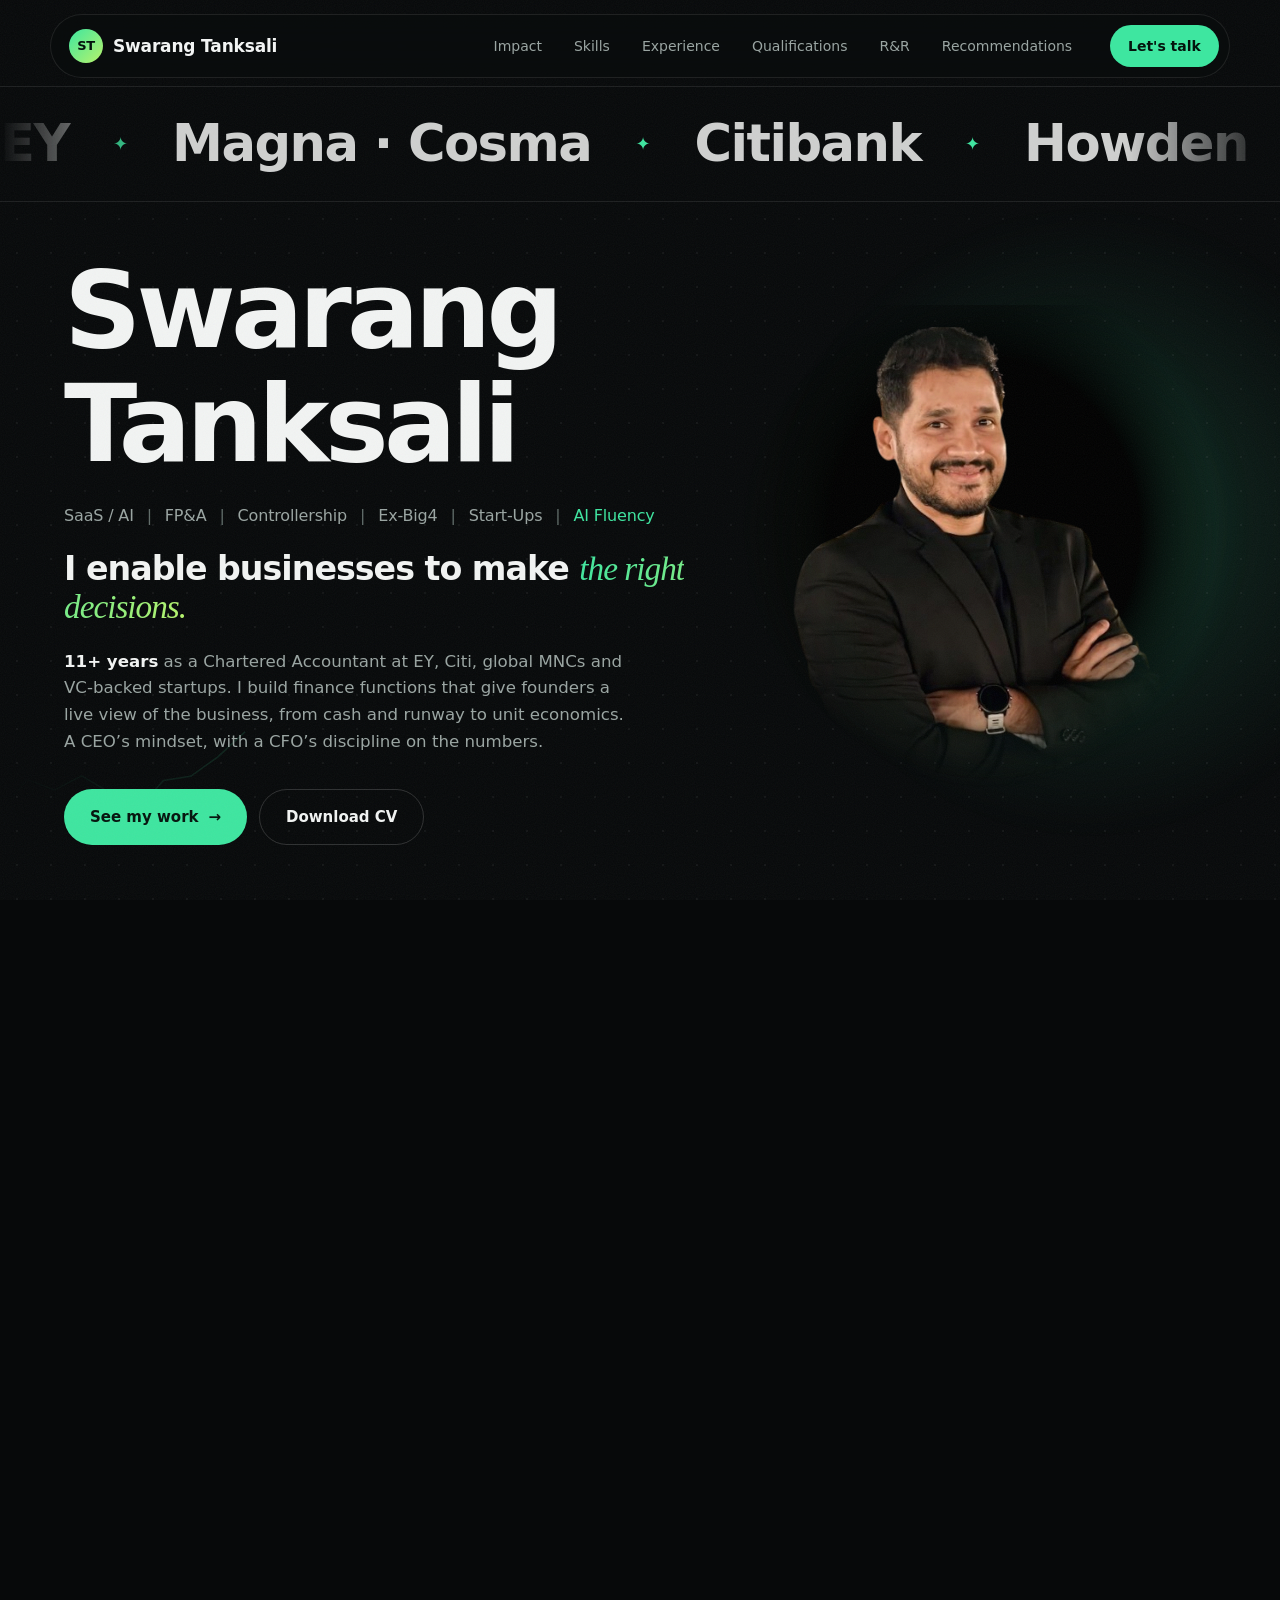
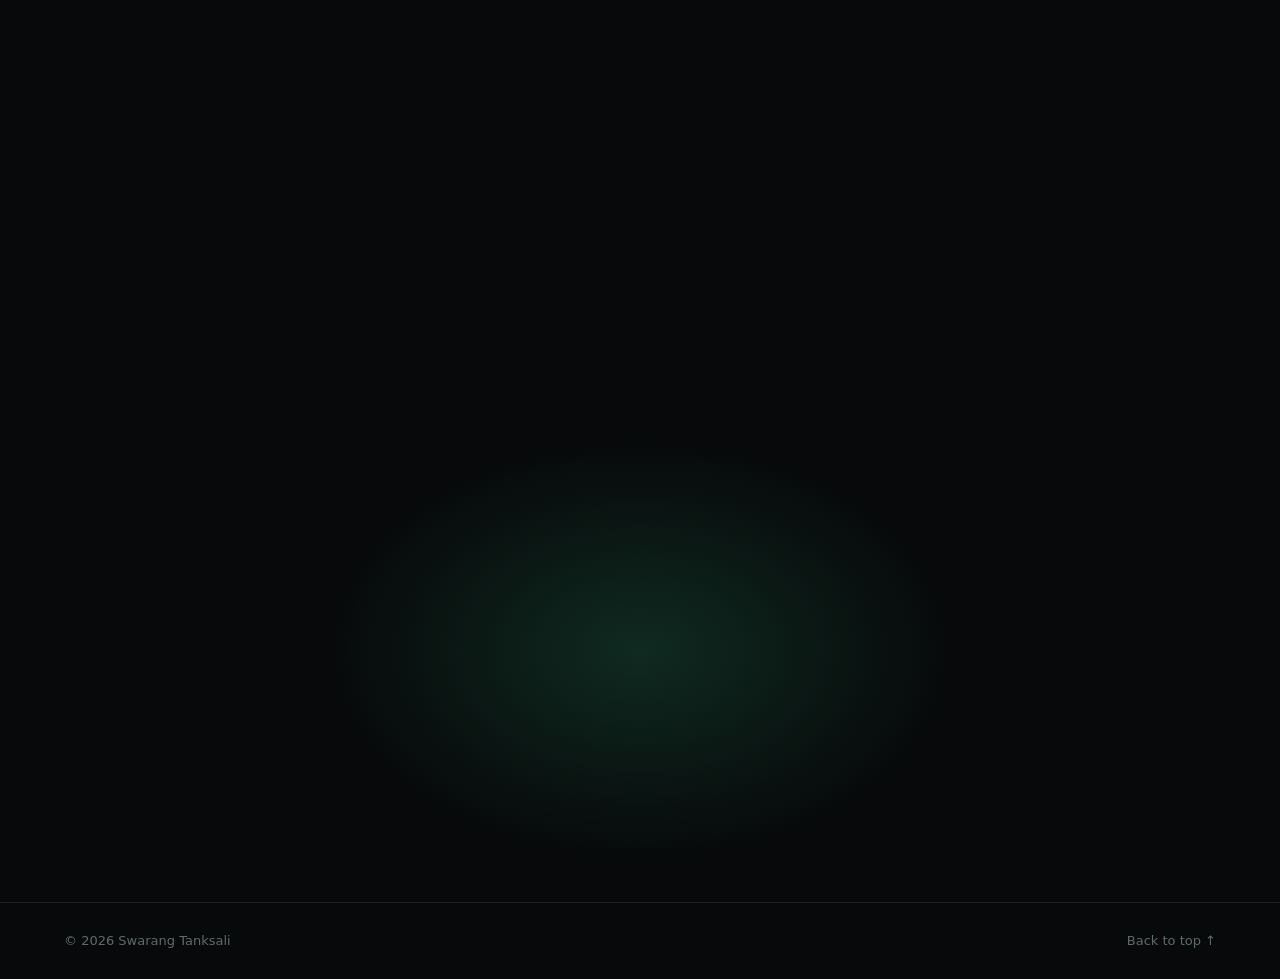
==== commit fe0e48c0: "Fix hero overflow on phones and compact cards The no-wrap headline widened the hero grid past the sc" ====
--- a/index.html
+++ b/index.html
@@ -12,7 +12,7 @@
   <meta property="og:type" content="website">
   <meta name="theme-color" content="#07090a">
   <link rel="icon" href="assets/favicon.svg" type="image/svg+xml">
-  <link rel="stylesheet" href="css/styles.css?v=25">
+  <link rel="stylesheet" href="css/styles.css?v=27">
 </head>
 <body>
   <div class="cursor" aria-hidden="true"><span class="cursor__dot"></span></div>
--- a/css/styles.css
+++ b/css/styles.css
@@ -147,6 +147,7 @@
 .hero__role { margin: 18px 0 0; font-size: clamp(15px, 1.25vw, 18px); font-weight: 500; letter-spacing: -0.01em; color: var(--muted); white-space: nowrap; }
 .hero__role i { font-style: normal; color: var(--dim); margin: 0 8px; }
 .hero__role .tag-ai { color: var(--accent); }
+.hero__content, .hero__visual { min-width: 0; }
 .hero__where { display: flex; align-items: center; flex-wrap: wrap; margin: 8px 0 0; font-size: 14px; color: var(--muted); }
 .hero__where .dot { width: 7px; height: 7px; margin-right: 8px; border-radius: 50%; background: var(--accent); box-shadow: 0 0 0 4px rgba(62, 230, 160, 0.16); }
 .hero__where a { color: var(--accent); }
@@ -428,6 +429,8 @@
 @media (max-width: 860px) {
   .nav__links, .nav .btn--small { display: none; }
   .nav__burger { display: block; margin-left: auto; }
+  .hero__role { white-space: normal; line-height: 1.7; }
+  .hero__role i { margin: 0 5px; }
   .nav__name { display: none; }
   .skills { grid-template-columns: repeat(2, 1fr); }
   .quals { grid-template-columns: repeat(2, 1fr); }
@@ -442,6 +445,14 @@
 @media (max-width: 600px) {
   .awards { grid-template-columns: 1fr; }
   .skills { grid-template-columns: 1fr; }
+  .skills { gap: 10px; }
+  .skill { padding: 18px 18px 16px; }
+  .skill h3 { font-size: 17px; margin-bottom: 10px; }
+  .awards { gap: 10px; }
+  .award { display: grid; grid-template-columns: 26px 1fr; column-gap: 14px; align-items: start; padding: 16px 18px; }
+  .award svg { width: 24px; height: 24px; margin: 2px 0 0; grid-row: span 2; }
+  .award h3 { font-size: 16.5px; }
+  .award p { font-size: 13.5px; }
   .qual { padding: 18px 16px; }
   .hero { padding-top: 24px; }
   .marquee { margin-top: 74px; padding: 12px 0; }
